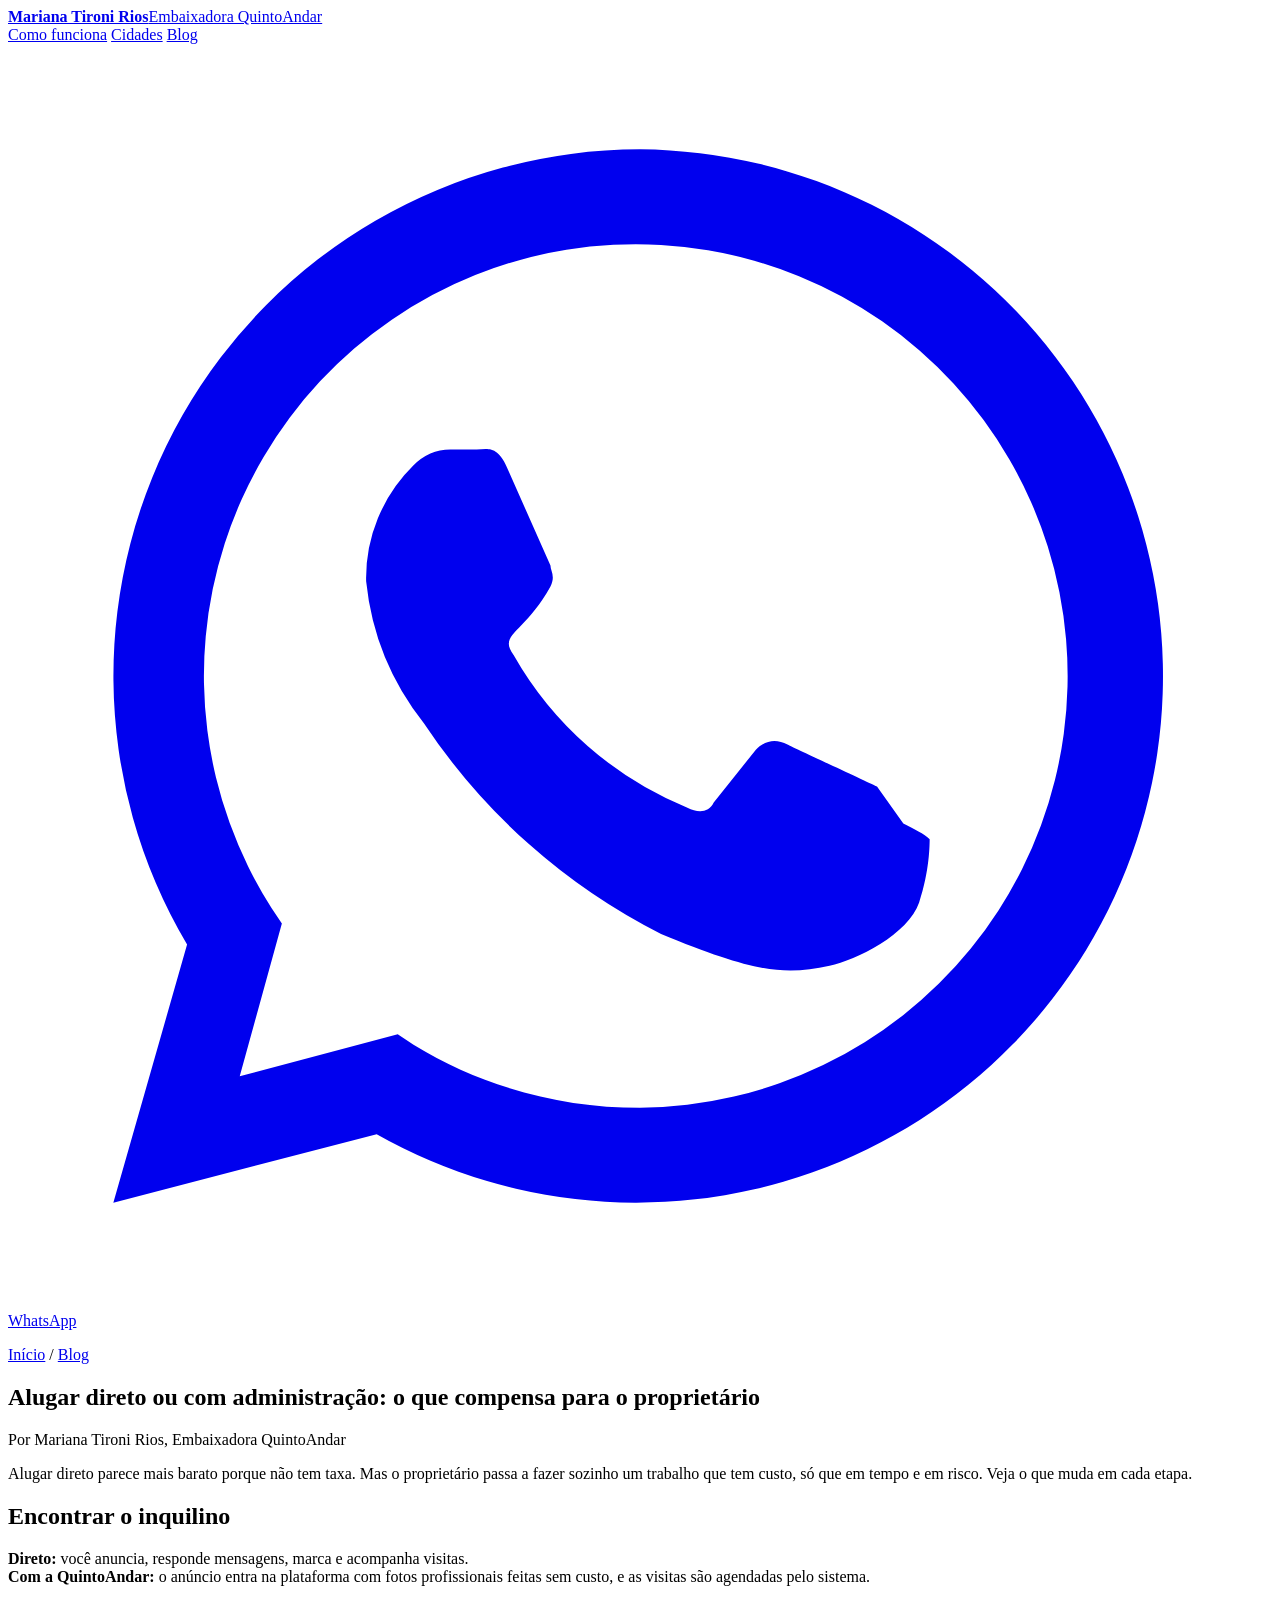
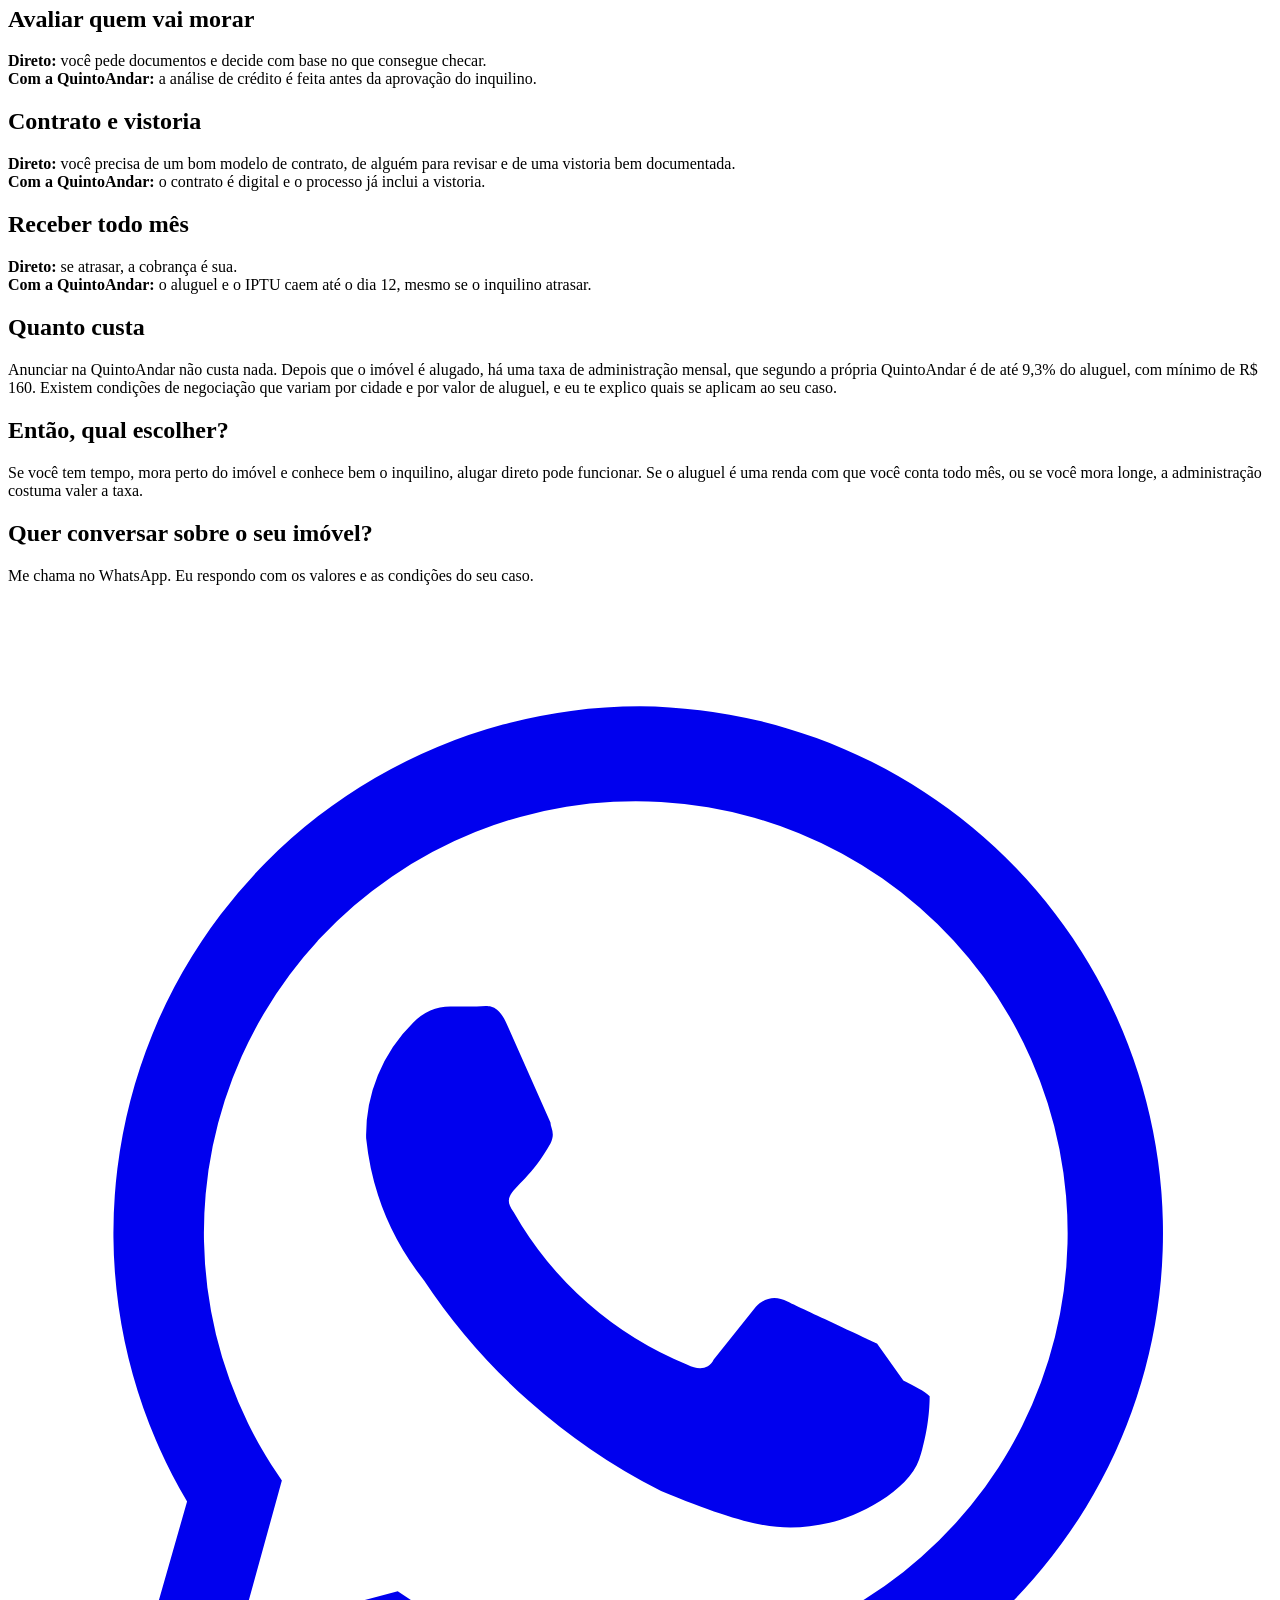
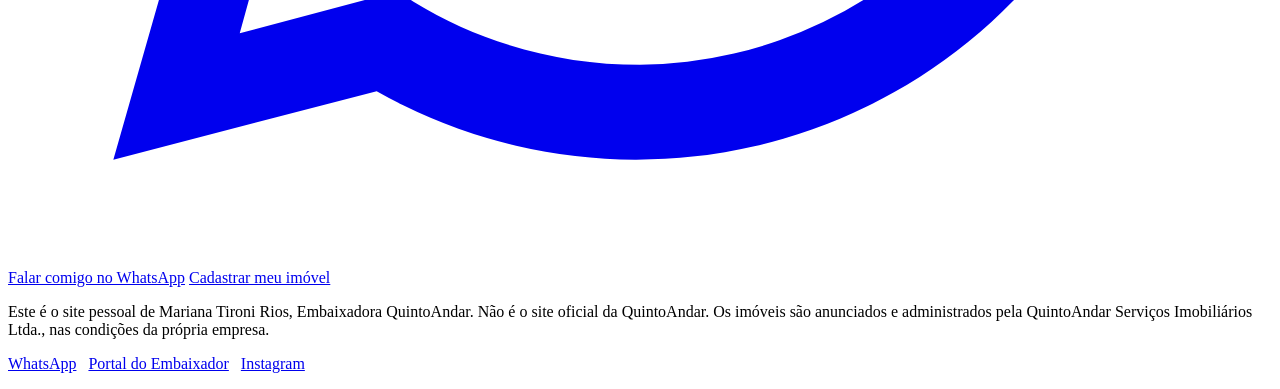
==== alugar-direto-ou-com-administracao.html @ f1003db9 "Add files via upload" ====
<!DOCTYPE html>
<html lang="pt-BR">
<head>
<meta charset="utf-8">
<meta name="viewport" content="width=device-width, initial-scale=1">
<title>Alugar direto ou com administração: o que compensa para o proprietário | Mariana Tironi</title>
<meta name="description" content="Uma comparação prática entre cuidar de tudo sozinho e deixar a locação com uma administradora.">
<link rel="canonical" href="https://marianatironi-imoveis.github.io/blog/alugar-direto-ou-com-administracao.html">
<meta property="og:type" content="article">
<meta property="og:title" content="Alugar direto ou com administração: o que compensa para o proprietário | Mariana Tironi">
<meta property="og:description" content="Uma comparação prática entre cuidar de tudo sozinho e deixar a locação com uma administradora.">
<meta property="og:url" content="https://marianatironi-imoveis.github.io/blog/alugar-direto-ou-com-administracao.html">
<meta property="og:image" content="https://marianatironi-imoveis.github.io/img/og.jpg">
<meta property="og:locale" content="pt_BR">
<link rel="preconnect" href="https://fonts.googleapis.com">
<link rel="preconnect" href="https://fonts.gstatic.com" crossorigin>
<link href="https://fonts.googleapis.com/css2?family=Poppins:wght@400;600;700&display=swap" rel="stylesheet">
<link rel="stylesheet" href="../css/style.css">
<script type="application/ld+json">{"@context": "https://schema.org", "@type": "BlogPosting", "headline": "Alugar direto ou com administração: o que compensa para o proprietário", "description": "Uma comparação prática entre cuidar de tudo sozinho e deixar a locação com uma administradora.", "datePublished": "2026-11-24", "author": {"@type": "Person", "name": "Mariana Tironi Rios"}, "mainEntityOfPage": "https://marianatironi-imoveis.github.io/blog/alugar-direto-ou-com-administracao.html"}</script>
</head>
<body>
<header class="topo">
  <div class="wrap">
    <a class="marca" href="../index.html"><strong>Mariana Tironi Rios</strong><span>Embaixadora QuintoAndar</span></a>
    <nav class="menu" aria-label="Principal">
      <a href="../index.html#como-funciona">Como funciona</a>
      <a href="../index.html#cidades">Cidades</a>
      <a href="../blog/index.html">Blog</a>
      <a class="botao botao-zap" href="https://wa.me/5511995204993?text=Oi%20Mariana%2C%20vi%20seu%20site%20e%20quero%20falar%20sobre%20o%20meu%20im%C3%B3vel." target="_blank" rel="noopener"><svg viewBox="0 0 24 24" aria-hidden="true" fill="currentColor"><path d="M12 2a10 10 0 0 0-8.6 15.1L2 22l5-1.3A10 10 0 1 0 12 2Zm0 18.2c-1.5 0-3-.4-4.3-1.2l-.3-.2-3 .8.8-2.9-.2-.3A8.2 8.2 0 1 1 12 20.2Zm4.5-6.1c-.2-.1-1.5-.7-1.7-.8-.2-.1-.4-.1-.6.1l-.8 1c-.1.2-.3.2-.5.1a6.7 6.7 0 0 1-3.3-2.9c-.3-.4.2-.4.7-1.3.1-.2 0-.3 0-.4l-.8-1.8c-.2-.5-.4-.4-.6-.4h-.5a1 1 0 0 0-.7.3 3 3 0 0 0-.9 2.2 5.2 5.2 0 0 0 1.1 2.7 11.8 11.8 0 0 0 4.5 4c1.7.7 2.3.8 3.2.6.5-.1 1.5-.6 1.7-1.2.2-.6.2-1.1.2-1.2-.1-.1-.3-.2-.5-.3Z"/></svg>WhatsApp</a>
    </nav>
  </div>
</header>
<main>

<article class="pagina">
  <div class="wrap">
    <p class="trilha"><a href="../index.html">Início</a> / <a href="index.html">Blog</a></p>
    <h1>Alugar direto ou com administração: o que compensa para o proprietário</h1>
    <p class="meta">Por Mariana Tironi Rios, Embaixadora QuintoAndar</p>

<p>Alugar direto parece mais barato porque não tem taxa. Mas o proprietário passa a fazer sozinho um trabalho que tem custo, só que em tempo e em risco. Veja o que muda em cada etapa.</p>

<h2>Encontrar o inquilino</h2>
<p><strong>Direto:</strong> você anuncia, responde mensagens, marca e acompanha visitas.<br>
<strong>Com a QuintoAndar:</strong> o anúncio entra na plataforma com fotos profissionais feitas sem custo, e as visitas são agendadas pelo sistema.</p>

<h2>Avaliar quem vai morar</h2>
<p><strong>Direto:</strong> você pede documentos e decide com base no que consegue checar.<br>
<strong>Com a QuintoAndar:</strong> a análise de crédito é feita antes da aprovação do inquilino.</p>

<h2>Contrato e vistoria</h2>
<p><strong>Direto:</strong> você precisa de um bom modelo de contrato, de alguém para revisar e de uma vistoria bem documentada.<br>
<strong>Com a QuintoAndar:</strong> o contrato é digital e o processo já inclui a vistoria.</p>

<h2>Receber todo mês</h2>
<p><strong>Direto:</strong> se atrasar, a cobrança é sua.<br>
<strong>Com a QuintoAndar:</strong> o aluguel e o IPTU caem até o dia 12, mesmo se o inquilino atrasar.</p>

<h2>Quanto custa</h2>
<p>Anunciar na QuintoAndar não custa nada. Depois que o imóvel é alugado, há uma taxa de administração mensal, que segundo a própria QuintoAndar é de até 9,3% do aluguel, com mínimo de R$ 160. Existem condições de negociação que variam por cidade e por valor de aluguel, e eu te explico quais se aplicam ao seu caso.</p>

<h2>Então, qual escolher?</h2>
<p>Se você tem tempo, mora perto do imóvel e conhece bem o inquilino, alugar direto pode funcionar. Se o aluguel é uma renda com que você conta todo mês, ou se você mora longe, a administração costuma valer a taxa.</p>

    <div class="caixa">
      <h2>Quer conversar sobre o seu imóvel?</h2>
      <p>Me chama no WhatsApp. Eu respondo com os valores e as condições do seu caso.</p>
      <div class="acoes">
      <a class="botao botao-zap" href="https://wa.me/5511995204993?text=Oi%20Mariana%2C%20vi%20seu%20site%20e%20quero%20falar%20sobre%20o%20meu%20im%C3%B3vel." target="_blank" rel="noopener"><svg viewBox="0 0 24 24" aria-hidden="true" fill="currentColor"><path d="M12 2a10 10 0 0 0-8.6 15.1L2 22l5-1.3A10 10 0 1 0 12 2Zm0 18.2c-1.5 0-3-.4-4.3-1.2l-.3-.2-3 .8.8-2.9-.2-.3A8.2 8.2 0 1 1 12 20.2Zm4.5-6.1c-.2-.1-1.5-.7-1.7-.8-.2-.1-.4-.1-.6.1l-.8 1c-.1.2-.3.2-.5.1a6.7 6.7 0 0 1-3.3-2.9c-.3-.4.2-.4.7-1.3.1-.2 0-.3 0-.4l-.8-1.8c-.2-.5-.4-.4-.6-.4h-.5a1 1 0 0 0-.7.3 3 3 0 0 0-.9 2.2 5.2 5.2 0 0 0 1.1 2.7 11.8 11.8 0 0 0 4.5 4c1.7.7 2.3.8 3.2.6.5-.1 1.5-.6 1.7-1.2.2-.6.2-1.1.2-1.2-.1-.1-.3-.2-.5-.3Z"/></svg>Falar comigo no WhatsApp</a>
      <a class="botao botao-portal" href="https://portalembaixador.quintoandar.com.br/cartaovisitas/maritironirios-4036252" target="_blank" rel="noopener">Cadastrar meu imóvel</a>
    </div>
    </div>
  </div>
</article>

</main>
<footer class="rodape">
  <div class="wrap">
    <p>Este é o site pessoal de Mariana Tironi Rios, Embaixadora QuintoAndar. Não é o site oficial da QuintoAndar. Os imóveis são anunciados e administrados pela QuintoAndar Serviços Imobiliários Ltda., nas condições da própria empresa.</p>
    <p><a href="https://wa.me/5511995204993?text=Oi%20Mariana%2C%20vi%20seu%20site%20e%20quero%20falar%20sobre%20o%20meu%20im%C3%B3vel." target="_blank" rel="noopener">WhatsApp</a> &nbsp; <a href="https://portalembaixador.quintoandar.com.br/cartaovisitas/maritironirios-4036252" target="_blank" rel="noopener">Portal do Embaixador</a> &nbsp; <a href="https://www.instagram.com/maritironi.marcadoimob/" target="_blank" rel="noopener">Instagram</a></p>
  </div>
</footer>
</body>
</html>
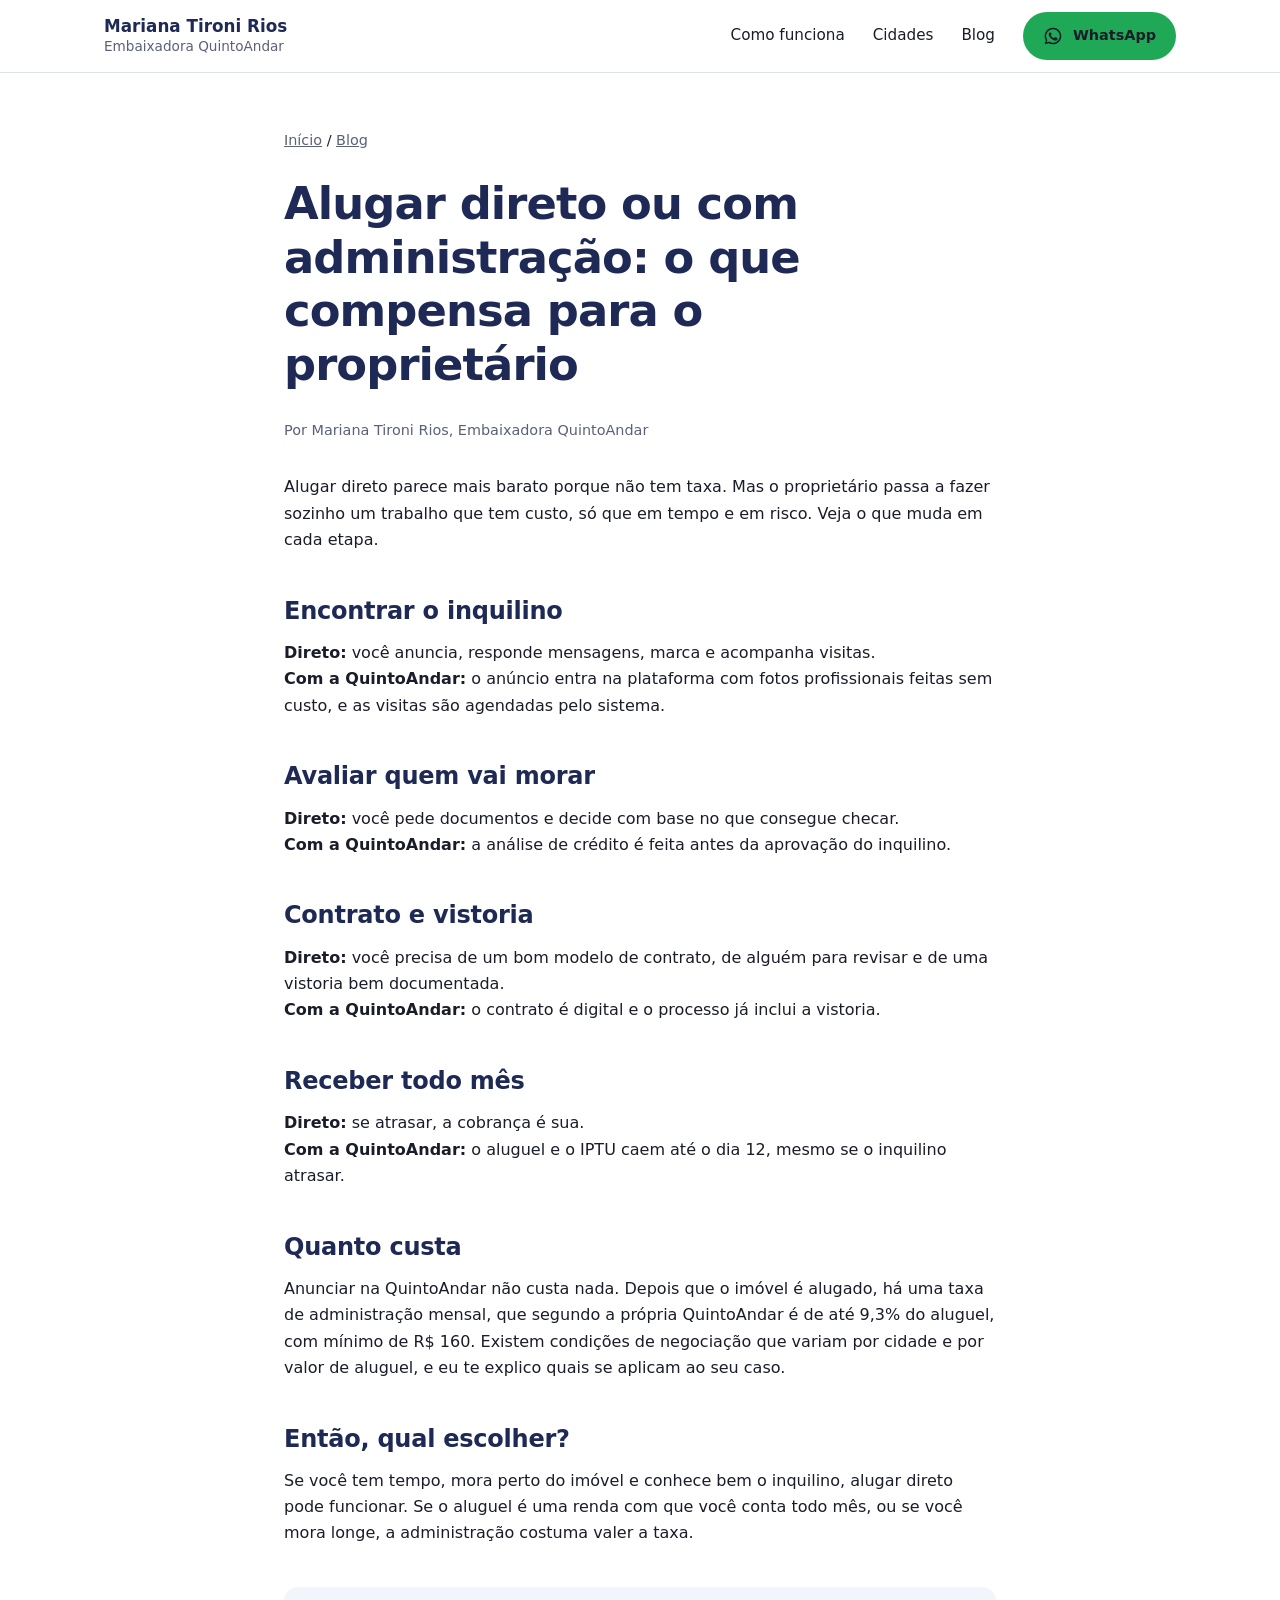
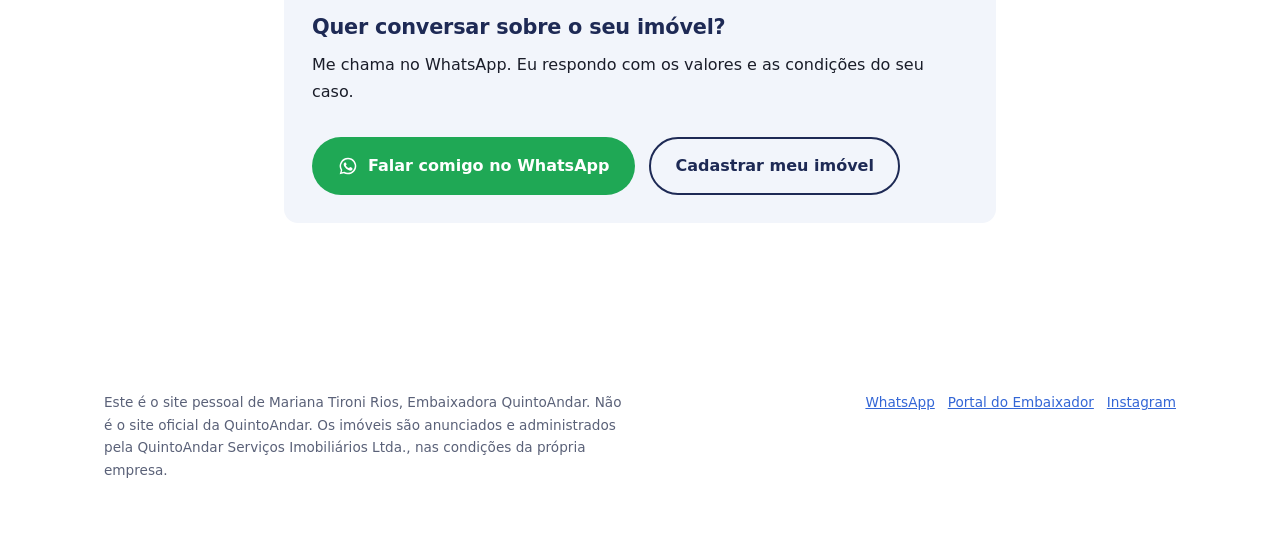
==== commit b6958447: "Add files via upload" ====
--- a/alugar-direto-ou-com-administracao.html
+++ b/alugar-direto-ou-com-administracao.html
@@ -5,27 +5,27 @@
 <meta name="viewport" content="width=device-width, initial-scale=1">
 <title>Alugar direto ou com administração: o que compensa para o proprietário | Mariana Tironi</title>
 <meta name="description" content="Uma comparação prática entre cuidar de tudo sozinho e deixar a locação com uma administradora.">
-<link rel="canonical" href="https://marianatironi-imoveis.github.io/blog/alugar-direto-ou-com-administracao.html">
+<link rel="canonical" href="https://marianatironi-imoveis.github.io/alugar-direto-ou-com-administracao.html">
 <meta property="og:type" content="article">
 <meta property="og:title" content="Alugar direto ou com administração: o que compensa para o proprietário | Mariana Tironi">
 <meta property="og:description" content="Uma comparação prática entre cuidar de tudo sozinho e deixar a locação com uma administradora.">
-<meta property="og:url" content="https://marianatironi-imoveis.github.io/blog/alugar-direto-ou-com-administracao.html">
-<meta property="og:image" content="https://marianatironi-imoveis.github.io/img/og.jpg">
+<meta property="og:url" content="https://marianatironi-imoveis.github.io/alugar-direto-ou-com-administracao.html">
+<meta property="og:image" content="https://marianatironi-imoveis.github.io/og.jpg">
 <meta property="og:locale" content="pt_BR">
 <link rel="preconnect" href="https://fonts.googleapis.com">
 <link rel="preconnect" href="https://fonts.gstatic.com" crossorigin>
 <link href="https://fonts.googleapis.com/css2?family=Poppins:wght@400;600;700&display=swap" rel="stylesheet">
-<link rel="stylesheet" href="../css/style.css">
-<script type="application/ld+json">{"@context": "https://schema.org", "@type": "BlogPosting", "headline": "Alugar direto ou com administração: o que compensa para o proprietário", "description": "Uma comparação prática entre cuidar de tudo sozinho e deixar a locação com uma administradora.", "datePublished": "2026-11-24", "author": {"@type": "Person", "name": "Mariana Tironi Rios"}, "mainEntityOfPage": "https://marianatironi-imoveis.github.io/blog/alugar-direto-ou-com-administracao.html"}</script>
+<link rel="stylesheet" href="style.css">
+<script type="application/ld+json">{"@context": "https://schema.org", "@type": "BlogPosting", "headline": "Alugar direto ou com administração: o que compensa para o proprietário", "description": "Uma comparação prática entre cuidar de tudo sozinho e deixar a locação com uma administradora.", "datePublished": "2026-11-24", "author": {"@type": "Person", "name": "Mariana Tironi Rios"}, "mainEntityOfPage": "https://marianatironi-imoveis.github.io/alugar-direto-ou-com-administracao.html"}</script>
 </head>
 <body>
 <header class="topo">
   <div class="wrap">
-    <a class="marca" href="../index.html"><strong>Mariana Tironi Rios</strong><span>Embaixadora QuintoAndar</span></a>
+    <a class="marca" href="index.html"><strong>Mariana Tironi Rios</strong><span>Embaixadora QuintoAndar</span></a>
     <nav class="menu" aria-label="Principal">
-      <a href="../index.html#como-funciona">Como funciona</a>
-      <a href="../index.html#cidades">Cidades</a>
-      <a href="../blog/index.html">Blog</a>
+      <a href="index.html#como-funciona">Como funciona</a>
+      <a href="index.html#cidades">Cidades</a>
+      <a href="blog.html">Blog</a>
       <a class="botao botao-zap" href="https://wa.me/5511995204993?text=Oi%20Mariana%2C%20vi%20seu%20site%20e%20quero%20falar%20sobre%20o%20meu%20im%C3%B3vel." target="_blank" rel="noopener"><svg viewBox="0 0 24 24" aria-hidden="true" fill="currentColor"><path d="M12 2a10 10 0 0 0-8.6 15.1L2 22l5-1.3A10 10 0 1 0 12 2Zm0 18.2c-1.5 0-3-.4-4.3-1.2l-.3-.2-3 .8.8-2.9-.2-.3A8.2 8.2 0 1 1 12 20.2Zm4.5-6.1c-.2-.1-1.5-.7-1.7-.8-.2-.1-.4-.1-.6.1l-.8 1c-.1.2-.3.2-.5.1a6.7 6.7 0 0 1-3.3-2.9c-.3-.4.2-.4.7-1.3.1-.2 0-.3 0-.4l-.8-1.8c-.2-.5-.4-.4-.6-.4h-.5a1 1 0 0 0-.7.3 3 3 0 0 0-.9 2.2 5.2 5.2 0 0 0 1.1 2.7 11.8 11.8 0 0 0 4.5 4c1.7.7 2.3.8 3.2.6.5-.1 1.5-.6 1.7-1.2.2-.6.2-1.1.2-1.2-.1-.1-.3-.2-.5-.3Z"/></svg>WhatsApp</a>
     </nav>
   </div>
@@ -34,7 +34,7 @@
 
 <article class="pagina">
   <div class="wrap">
-    <p class="trilha"><a href="../index.html">Início</a> / <a href="index.html">Blog</a></p>
+    <p class="trilha"><a href="index.html">Início</a> / <a href="blog.html">Blog</a></p>
     <h1>Alugar direto ou com administração: o que compensa para o proprietário</h1>
     <p class="meta">Por Mariana Tironi Rios, Embaixadora QuintoAndar</p>
 
--- a/style.css
+++ b/style.css
@@ -0,0 +1,172 @@
+/* Paleta: troque --azul pelo azul oficial do material QuintoAndar quando tivermos o hex */
+:root {
+  --marinho: #1E2A55;
+  --azul: #3366D6;
+  --nevoa: #F2F5FB;
+  --linha: #DCE2EE;
+  --tinta: #1A1D29;
+  --cinza: #5A6178;
+  --branco: #FFFFFF;
+  --zap: #1FA855;
+  --raio: 14px;
+  --largura: 1120px;
+}
+
+*, *::before, *::after { box-sizing: border-box; }
+
+html { scroll-behavior: smooth; }
+@media (prefers-reduced-motion: reduce) { html { scroll-behavior: auto; } }
+
+body {
+  margin: 0;
+  font-family: "Poppins", system-ui, sans-serif;
+  font-size: 1rem;
+  line-height: 1.65;
+  color: var(--tinta);
+  background: var(--branco);
+}
+
+img { max-width: 100%; display: block; }
+a { color: var(--azul); }
+a:focus-visible, button:focus-visible, summary:focus-visible {
+  outline: 3px solid var(--azul);
+  outline-offset: 3px;
+  border-radius: 6px;
+}
+
+.wrap { max-width: var(--largura); margin: 0 auto; padding: 0 24px; }
+.texto { max-width: 68ch; }
+
+h1, h2, h3 { font-weight: 600; line-height: 1.2; color: var(--marinho); margin: 0 0 .6em; }
+h1 { font-size: clamp(2rem, 4.6vw, 3.4rem); letter-spacing: -.02em; }
+h2 { font-size: clamp(1.6rem, 3vw, 2.25rem); letter-spacing: -.01em; }
+h3 { font-size: 1.2rem; }
+p { margin: 0 0 1em; }
+
+/* Cabeçalho */
+.topo { border-bottom: 1px solid var(--linha); background: var(--branco); }
+.topo .wrap { display: flex; align-items: center; justify-content: space-between; gap: 24px; min-height: 72px; }
+.marca { text-decoration: none; color: var(--marinho); line-height: 1.2; }
+.marca strong { display: block; font-weight: 600; font-size: 1.05rem; }
+.marca span { font-size: .85rem; color: var(--cinza); }
+.menu { display: flex; align-items: center; gap: 28px; }
+.menu a { color: var(--tinta); text-decoration: none; font-size: .95rem; }
+.menu a:hover { color: var(--azul); }
+@media (max-width: 760px) { .menu a:not(.botao) { display: none; } }
+
+/* Botões */
+.botao {
+  display: inline-flex; align-items: center; gap: 10px;
+  padding: 14px 24px; border-radius: 999px;
+  font-weight: 600; font-size: 1rem; text-decoration: none;
+  border: 2px solid transparent;
+  transition: background-color .15s, color .15s;
+}
+.botao-zap { background: var(--zap); color: var(--branco); }
+.botao-zap:hover { background: #178a45; }
+.botao-portal { background: transparent; color: var(--marinho); border-color: var(--marinho); }
+.botao-portal:hover { background: var(--marinho); color: var(--branco); }
+.menu .botao { padding: 10px 18px; font-size: .9rem; }
+.botao svg { width: 20px; height: 20px; flex: none; }
+
+/* Topo da página */
+.abertura { padding: 72px 0 88px; }
+.abertura .wrap { display: grid; grid-template-columns: 1.1fr .9fr; gap: 64px; align-items: center; }
+.abertura p.lead { font-size: 1.2rem; color: var(--cinza); max-width: 36ch; }
+.acoes { display: flex; flex-wrap: wrap; gap: 14px; margin-top: 32px; }
+.quem { font-size: .95rem; color: var(--cinza); margin-top: 28px; }
+@media (max-width: 860px) {
+  .abertura { padding: 40px 0 64px; }
+  .abertura .wrap { grid-template-columns: 1fr; gap: 48px; }
+}
+
+.retrato { position: relative; margin: 0 24px 40px 0; }
+.retrato img { width: 100%; height: auto; aspect-ratio: 4 / 5; object-fit: cover; border-radius: var(--raio); background: var(--nevoa); }
+
+/* O elemento de destaque: a folhinha do dia 12 */
+.folhinha {
+  position: absolute; left: -36px; bottom: -36px;
+  width: 150px; background: var(--branco);
+  border-radius: 12px; overflow: hidden;
+  box-shadow: 0 18px 40px -12px rgba(30, 42, 85, .35);
+  transform: rotate(-4deg);
+  text-align: center;
+  animation: chega .7s cubic-bezier(.2,.8,.2,1) .3s both;
+}
+.folhinha .mes { background: var(--marinho); color: var(--branco); font-size: .8rem; font-weight: 600; padding: 8px 0; }
+.folhinha .dia { font-size: 4.4rem; font-weight: 700; line-height: 1; color: var(--marinho); padding: 14px 0 4px; }
+.folhinha .nota { font-size: .75rem; color: var(--cinza); padding: 0 12px 14px; line-height: 1.35; }
+@keyframes chega { from { opacity: 0; transform: translateY(16px) rotate(-10deg); } to { opacity: 1; transform: translateY(0) rotate(-4deg); } }
+@media (prefers-reduced-motion: reduce) { .folhinha { animation: none; } }
+@media (max-width: 860px) { .folhinha { left: 12px; bottom: -32px; width: 130px; } .folhinha .dia { font-size: 3.6rem; } }
+
+/* Seções */
+.secao { padding: 88px 0; }
+.secao-nevoa { background: var(--nevoa); }
+.secao > .wrap > h2 { max-width: 24ch; }
+.intro { color: var(--cinza); font-size: 1.1rem; max-width: 60ch; margin-bottom: 48px; }
+
+/* Passos: é uma sequência de verdade, então leva número */
+.passos { list-style: none; padding: 0; margin: 0; display: grid; grid-template-columns: repeat(3, 1fr); gap: 40px; counter-reset: passo; }
+.passos li { counter-increment: passo; border-top: 2px solid var(--marinho); padding-top: 20px; }
+.passos li::before { content: counter(passo); display: block; font-size: 2rem; font-weight: 700; color: var(--azul); line-height: 1; margin-bottom: 14px; }
+.passos p { color: var(--cinza); margin: 0; }
+@media (max-width: 760px) { .passos { grid-template-columns: 1fr; gap: 32px; } }
+
+/* Benefícios: lista em duas colunas, sem cartões */
+.beneficios { list-style: none; padding: 0; margin: 0; display: grid; grid-template-columns: 1fr 1fr; gap: 36px 56px; }
+.beneficios h3 { margin-bottom: .3em; }
+.beneficios p { color: var(--cinza); margin: 0; }
+@media (max-width: 760px) { .beneficios { grid-template-columns: 1fr; } }
+.fonte { font-size: .85rem; color: var(--cinza); margin-top: 40px; }
+
+/* Cidades */
+.cidades { list-style: none; padding: 0; margin: 0; columns: 4 180px; column-gap: 32px; }
+.cidades li { padding: 8px 0; border-bottom: 1px solid var(--linha); break-inside: avoid; }
+.cidades a { color: var(--marinho); font-weight: 600; }
+
+/* Sobre */
+.sobre .wrap { display: grid; grid-template-columns: 220px 1fr; gap: 48px; align-items: start; }
+.sobre img { border-radius: 50%; aspect-ratio: 1; object-fit: cover; width: 220px; height: auto; }
+@media (max-width: 760px) { .sobre .wrap { grid-template-columns: 1fr; } .sobre img { width: 140px; } }
+
+/* Blog */
+.artigos { list-style: none; padding: 0; margin: 0; display: grid; grid-template-columns: repeat(3, 1fr); gap: 40px; }
+.artigos a { text-decoration: none; color: inherit; display: block; }
+.artigos h3 { color: var(--marinho); }
+.artigos a:hover h3 { color: var(--azul); text-decoration: underline; }
+.artigos p { color: var(--cinza); margin: 0; font-size: .95rem; }
+@media (max-width: 860px) { .artigos { grid-template-columns: 1fr; gap: 28px; } }
+
+/* Perguntas */
+.perguntas details { border-bottom: 1px solid var(--linha); padding: 20px 0; max-width: 72ch; }
+.perguntas summary { cursor: pointer; font-weight: 600; color: var(--marinho); font-size: 1.05rem; list-style: none; display: flex; justify-content: space-between; gap: 16px; }
+.perguntas summary::-webkit-details-marker { display: none; }
+.perguntas summary::after { content: "+"; font-weight: 400; font-size: 1.5rem; line-height: 1; color: var(--azul); }
+.perguntas details[open] summary::after { content: "–"; }
+.perguntas details p { margin: 14px 0 0; color: var(--cinza); }
+
+/* Chamada final */
+.final { background: var(--marinho); color: var(--branco); padding: 88px 0; }
+.final h2 { color: var(--branco); }
+.final p { color: #C9D2EC; max-width: 52ch; }
+.final .botao-portal { color: var(--branco); border-color: var(--branco); }
+.final .botao-portal:hover { background: var(--branco); color: var(--marinho); }
+
+/* Rodapé */
+.rodape { padding: 40px 0 56px; font-size: .85rem; color: var(--cinza); }
+.rodape .wrap { display: flex; flex-wrap: wrap; justify-content: space-between; gap: 24px; }
+.rodape p { margin: 0; max-width: 60ch; }
+
+/* Páginas de artigo e cidade */
+.pagina { padding: 56px 0 88px; }
+.pagina .wrap { max-width: 760px; }
+.pagina h1 { font-size: clamp(1.9rem, 4vw, 2.8rem); }
+.pagina h2 { font-size: 1.5rem; margin-top: 1.8em; }
+.pagina .meta { color: var(--cinza); font-size: .9rem; margin-bottom: 32px; }
+.pagina ul, .pagina ol { padding-left: 1.2em; }
+.pagina li { margin-bottom: .5em; }
+.caixa { background: var(--nevoa); border-radius: var(--raio); padding: 28px; margin: 40px 0; }
+.caixa h2 { margin-top: 0; font-size: 1.3rem; }
+.trilha { font-size: .9rem; margin-bottom: 24px; }
+.trilha a { color: var(--cinza); }
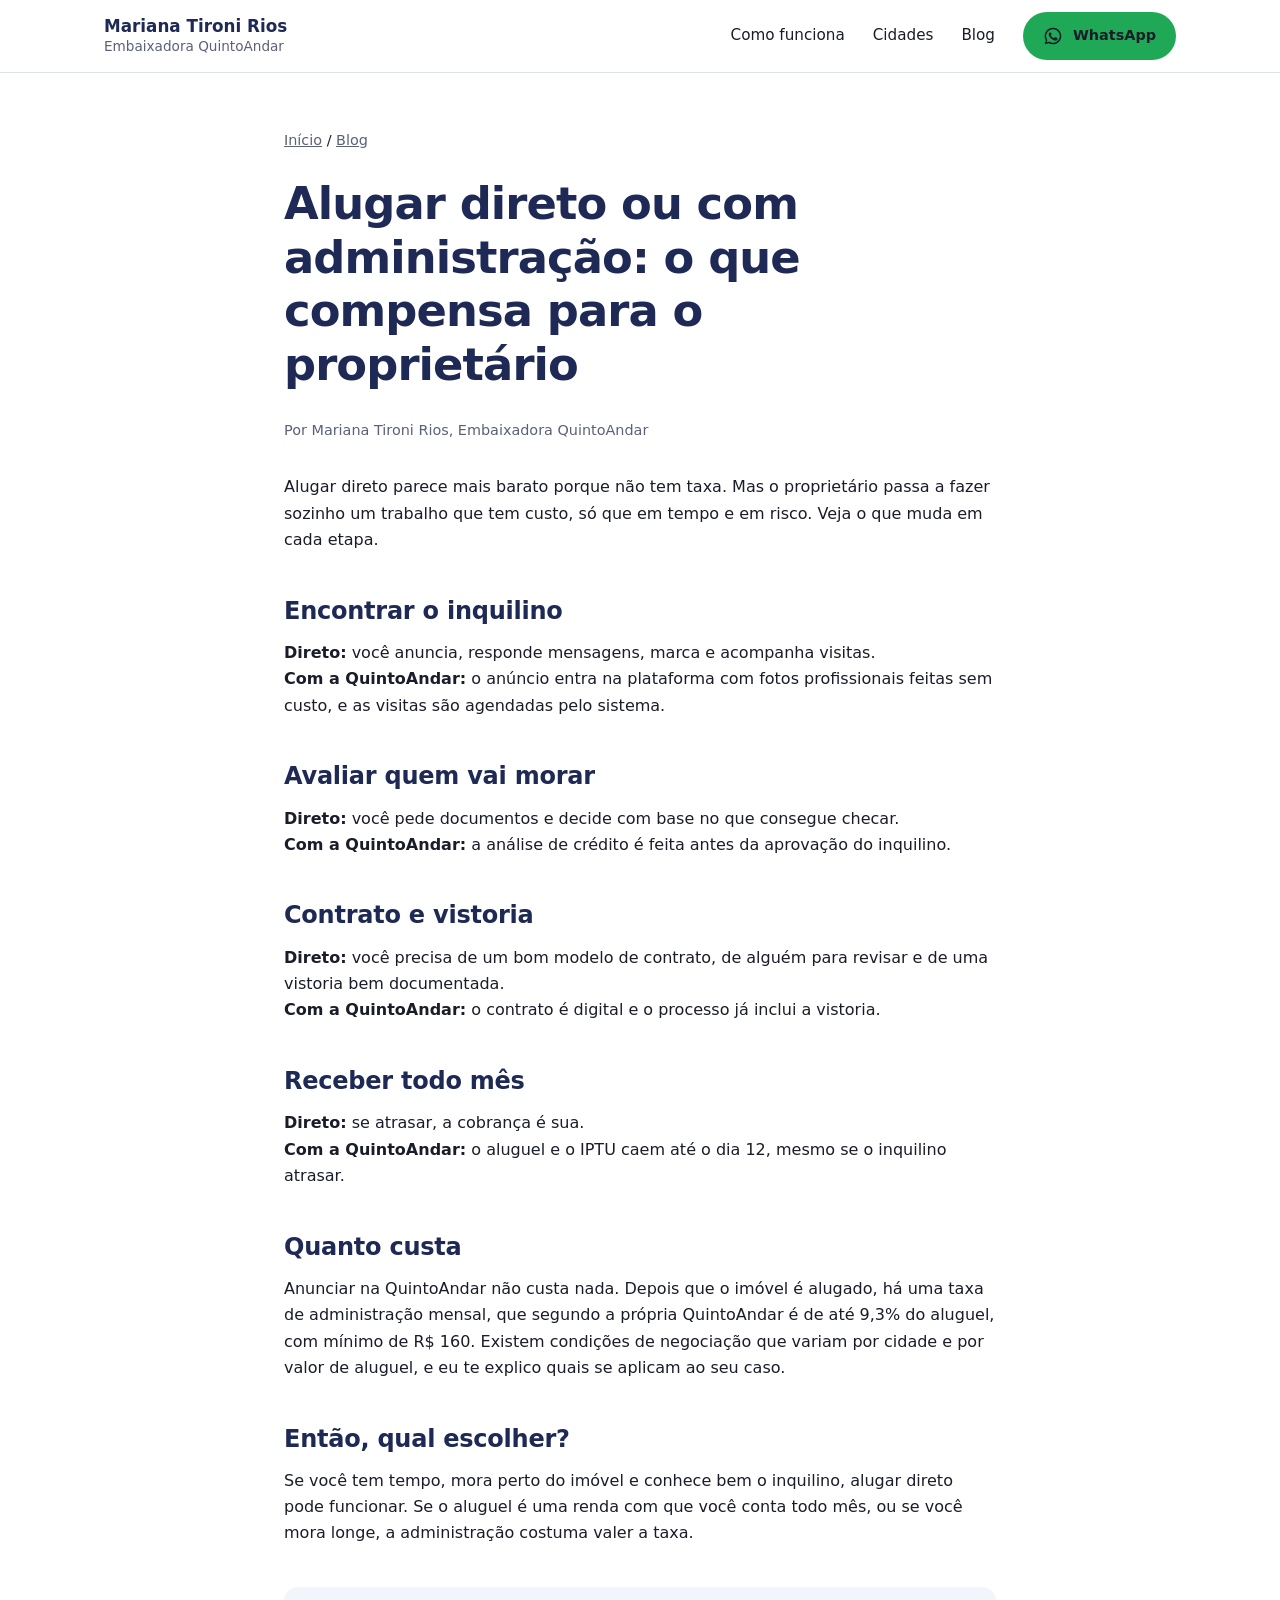
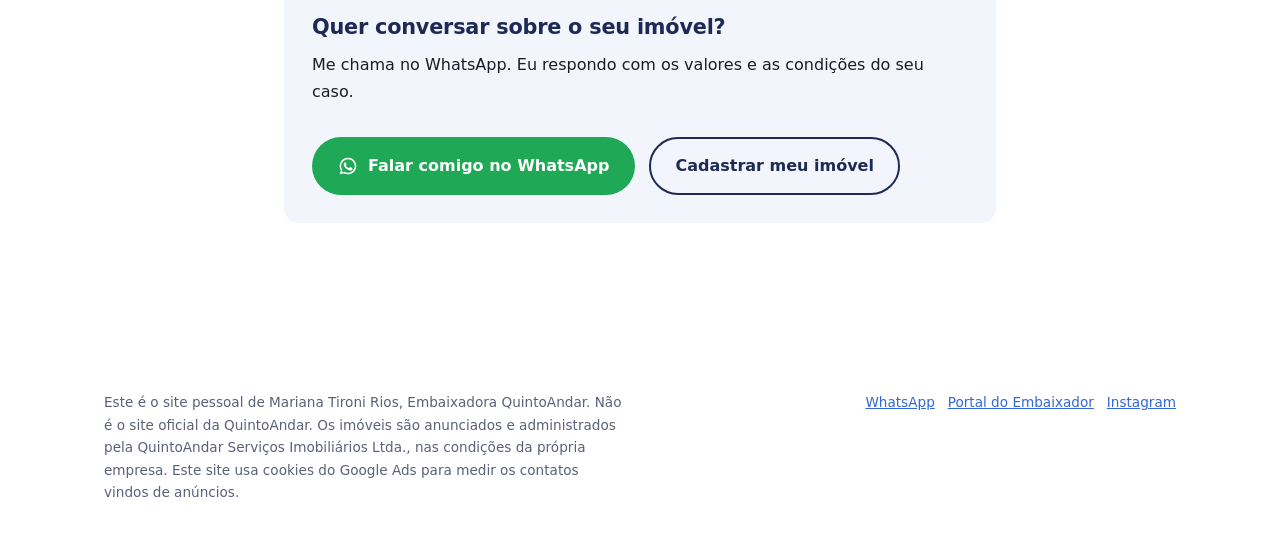
==== commit 9a2329c2: "Add files via upload" ====
--- a/alugar-direto-ou-com-administracao.html
+++ b/alugar-direto-ou-com-administracao.html
@@ -16,6 +16,22 @@
 <link rel="preconnect" href="https://fonts.gstatic.com" crossorigin>
 <link href="https://fonts.googleapis.com/css2?family=Poppins:wght@400;600;700&display=swap" rel="stylesheet">
 <link rel="stylesheet" href="style.css">
+<!-- Google Ads: medição de contatos -->
+<script async src="https://www.googletagmanager.com/gtag/js?id=AW-11475638968"></script>
+<script>
+window.dataLayer = window.dataLayer || [];
+function gtag(){dataLayer.push(arguments);}
+gtag('js', new Date());
+gtag('config', 'AW-11475638968');
+document.addEventListener('click', function (e) {
+  var a = e.target.closest && e.target.closest('a[href]');
+  if (!a) return;
+  var h = a.getAttribute('href') || '';
+  if (h.indexOf('wa.me/') !== -1 || h.indexOf('portalembaixador.quintoandar.com.br') !== -1) {
+    gtag('event', 'conversion', {'send_to': 'AW-11475638968/lo9MCKy2wr4dELi1geAq', 'transport_type': 'beacon'});
+  }
+});
+</script>
 <script type="application/ld+json">{"@context": "https://schema.org", "@type": "BlogPosting", "headline": "Alugar direto ou com administração: o que compensa para o proprietário", "description": "Uma comparação prática entre cuidar de tudo sozinho e deixar a locação com uma administradora.", "datePublished": "2026-11-24", "author": {"@type": "Person", "name": "Mariana Tironi Rios"}, "mainEntityOfPage": "https://marianatironi-imoveis.github.io/alugar-direto-ou-com-administracao.html"}</script>
 </head>
 <body>
@@ -76,7 +92,7 @@
 </main>
 <footer class="rodape">
   <div class="wrap">
-    <p>Este é o site pessoal de Mariana Tironi Rios, Embaixadora QuintoAndar. Não é o site oficial da QuintoAndar. Os imóveis são anunciados e administrados pela QuintoAndar Serviços Imobiliários Ltda., nas condições da própria empresa.</p>
+    <p>Este é o site pessoal de Mariana Tironi Rios, Embaixadora QuintoAndar. Não é o site oficial da QuintoAndar. Os imóveis são anunciados e administrados pela QuintoAndar Serviços Imobiliários Ltda., nas condições da própria empresa. Este site usa cookies do Google Ads para medir os contatos vindos de anúncios.</p>
     <p><a href="https://wa.me/5511995204993?text=Oi%20Mariana%2C%20vi%20seu%20site%20e%20quero%20falar%20sobre%20o%20meu%20im%C3%B3vel." target="_blank" rel="noopener">WhatsApp</a> &nbsp; <a href="https://portalembaixador.quintoandar.com.br/cartaovisitas/maritironirios-4036252" target="_blank" rel="noopener">Portal do Embaixador</a> &nbsp; <a href="https://www.instagram.com/maritironi.marcadoimob/" target="_blank" rel="noopener">Instagram</a></p>
   </div>
 </footer>
